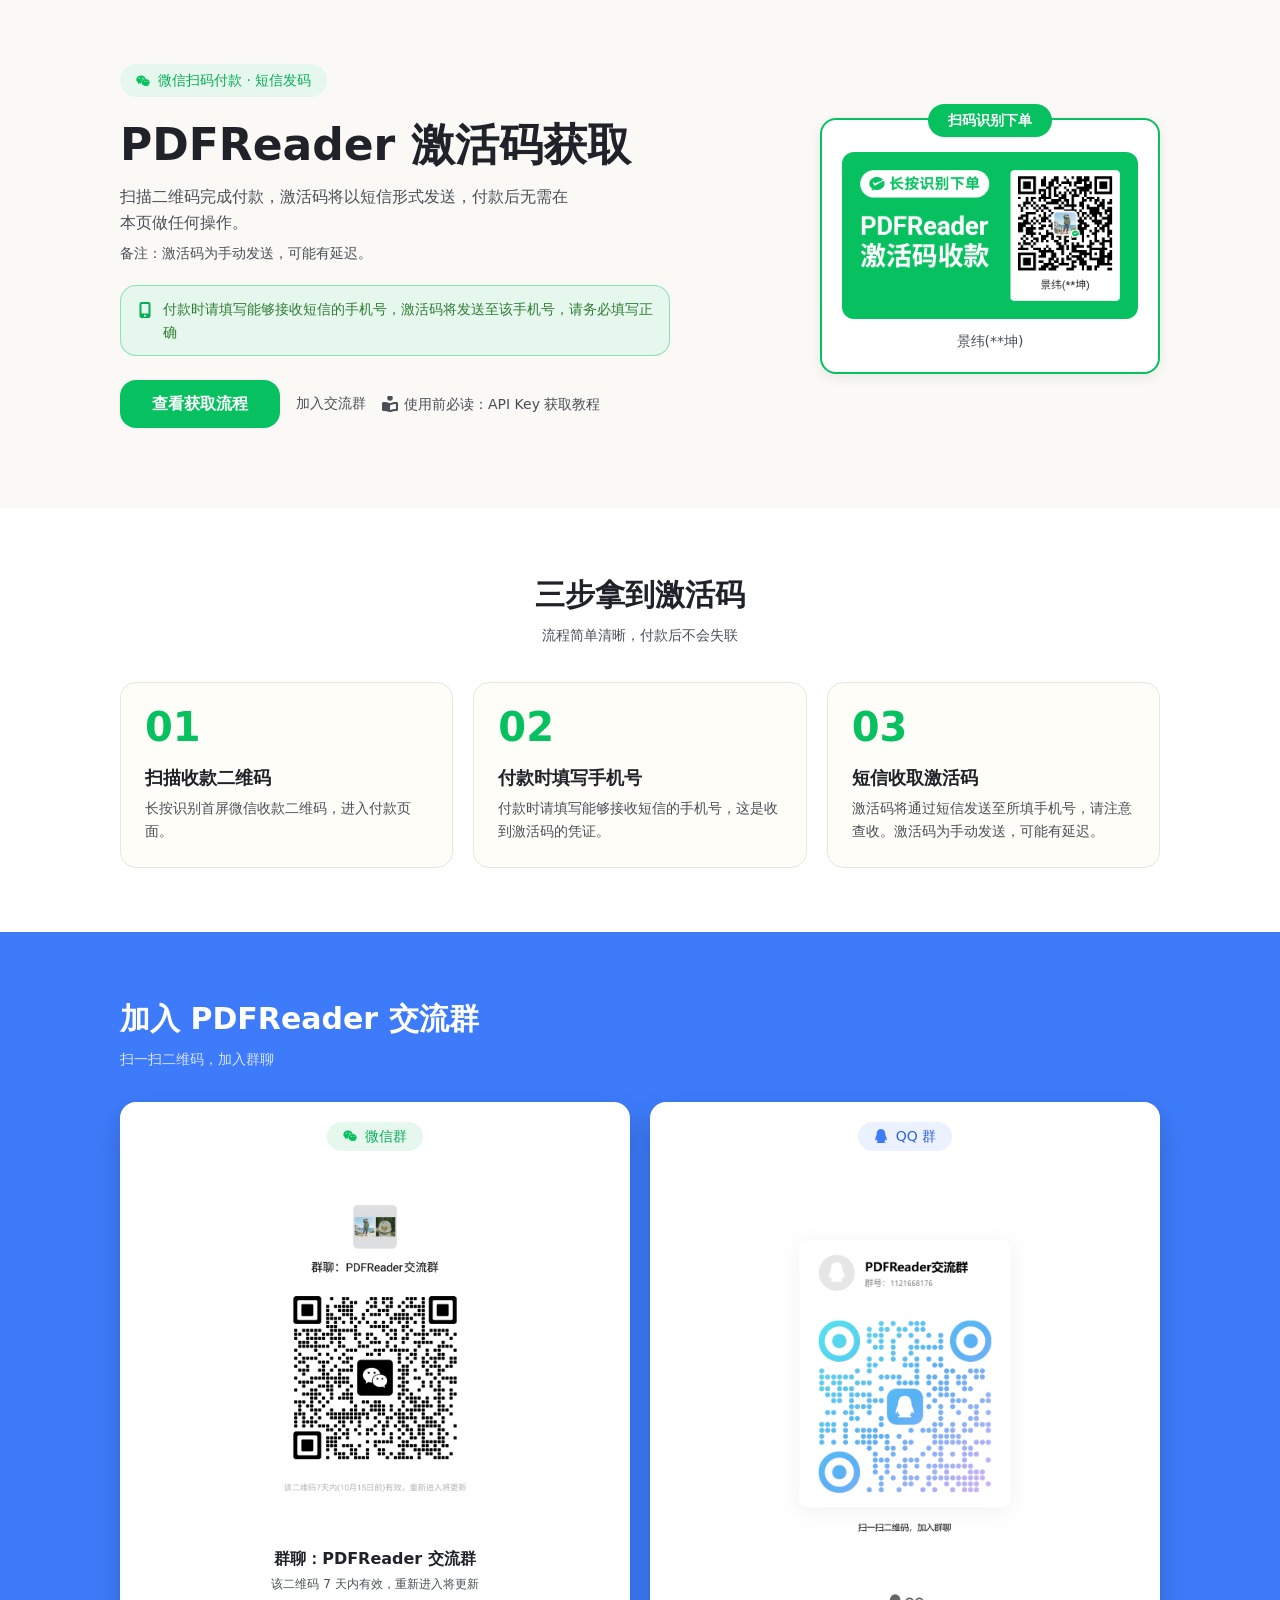
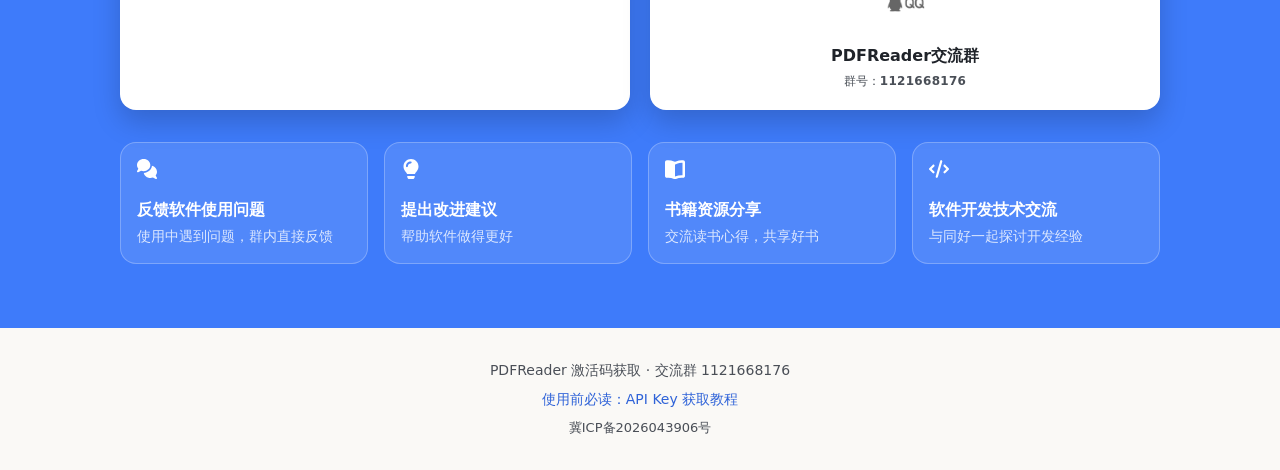
==== website/index.html @ 7d5ed0a1 "feat: 新增激活码获取页与使用教程静态站点 含微信扫码付款短信收码页、API Key 获取教程页及二维码/样式资源" ====
<!DOCTYPE html>
<html lang="zh-CN">
<head>
  <meta charset="UTF-8" />
  <meta name="viewport" content="width=device-width, initial-scale=1.0" />
  <title>PDFReader 激活码获取 - 扫码付款短信收码</title>
  <meta name="description" content="PDFReader 激活码获取页：扫描微信收款二维码完成付款，付款时填写能够接收短信的手机号，激活码将以短信发送，手动发送可能有延迟；扫码加入微信群或 QQ 交流群，反馈问题、分享书籍、交流技术。" />
  <meta name="keywords" content="PDFReader, 激活码, 获取, 交流群" />
  <meta name="robots" content="index, follow" />
  <meta property="og:title" content="PDFReader 激活码获取 - 扫码付款短信收码" />
  <meta property="og:description" content="PDFReader 激活码获取页：扫描微信收款二维码完成付款，付款时填写能够接收短信的手机号，激活码将以短信发送，手动发送可能有延迟；扫码加入微信群或 QQ 交流群，反馈问题、分享书籍、交流技术。" />
  <link rel="icon" href="data:image/svg+xml,%3Csvg xmlns='http://www.w3.org/2000/svg' viewBox='0 0 100 100'%3E%3Crect width='100' height='100' rx='22' fill='%2307c160'/%3E%3Ctext x='50' y='70' font-size='58' text-anchor='middle' fill='white' font-family='sans-serif' font-weight='bold'%3EP%3C/text%3E%3C/svg%3E" />
  <link rel="stylesheet" href="assets/style.css" />
</head>
<body>

  <main>
    <!-- Hero -->
    <section class="hero">
      <div class="container hero-grid">
        <div>
          <span class="badge">
            <svg class="icon" viewBox="0 0 576 512" aria-hidden="true"><path d="M385.2 167.6c6.4 0 12.6 .3 18.8 1.1-16.6-78.4-100.7-136.7-196.3-136.7-107.2 0-194.7 72.8-194.7 165.4 0 53.4 29.3 97.5 77.9 131.6l-19.3 58.6 68-34.1c24.4 4.8 43.8 9.7 68.2 9.7 6.2 0 12.1-.3 18.3-.8-4-12.9-6.2-26.6-6.2-40.8-.1-84.9 72.9-154 165.3-154zM280.7 114.7c14.5 0 24.2 9.7 24.2 24.4 0 14.5-9.7 24.2-24.2 24.2-14.8 0-29.3-9.7-29.3-24.2 .1-14.7 14.6-24.4 29.3-24.4zM144.3 163.3c-14.5 0-29.3-9.7-29.3-24.2 0-14.8 14.8-24.4 29.3-24.4 14.8 0 24.4 9.7 24.4 24.4 0 14.6-9.6 24.2-24.4 24.2zM563 319.4c0-77.9-77.9-141.3-165.4-141.3-92.7 0-165.4 63.4-165.4 141.3S305 460.7 397.6 460.7c19.3 0 38.9-5.1 58.6-9.9l53.4 29.3-14.8-48.6C534 402.1 563 363.2 563 319.4zM343.9 294.9c-9.7 0-19.3-9.7-19.3-19.6 0-9.7 9.7-19.3 19.3-19.3 14.8 0 24.4 9.7 24.4 19.3 0 10-9.7 19.6-24.4 19.6zm107.1 0c-9.7 0-19.3-9.7-19.3-19.6 0-9.7 9.7-19.3 19.3-19.3 14.5 0 24.4 9.7 24.4 19.3 .1 10-9.9 19.6-24.4 19.6z"/></svg>
            微信扫码付款 · 短信发码
          </span>
          <h1>PDFReader 激活码获取</h1>
          <p class="hero-sub">扫描二维码完成付款，激活码将以短信形式发送，付款后无需在本页做任何操作。</p>
          <p class="hero-note">备注：激活码为手动发送，可能有延迟。</p>

          <div class="tip-box">
            <svg class="icon" viewBox="0 0 384 512" aria-hidden="true"><path d="M16 64C16 28.7 44.7 0 80 0L304 0c35.3 0 64 28.7 64 64l0 384c0 35.3-28.7 64-64 64L80 512c-35.3 0-64-28.7-64-64L16 64zm64 0l0 304 224 0 0-304-224 0zM192 472c17.7 0 32-14.3 32-32s-14.3-32-32-32-32 14.3-32 32 14.3 32 32 32z"/></svg>
            <p>付款时请填写能够接收短信的手机号，激活码将发送至该手机号，请务必填写正确</p>
          </div>

          <div class="hero-actions">
            <a href="#steps" class="btn-primary">查看获取流程</a>
            <button type="button" class="link-plain" onclick="document.getElementById('community').scrollIntoView({behavior:'smooth'})">加入交流群</button>
            <a href="guide.html" class="link-ghost">
              <svg class="icon" viewBox="0 0 512 512" aria-hidden="true"><path d="M256 152a88 88 0 1 0 0-176 88 88 0 1 0 0 176zm0 298.7l0-149.3c16.3-6.8 32.9-13.7 49.7-20.7 39-16.2 80.8-24.6 123.1-24.6l19.2 0 0 160-19.2 0c-59.1 0-117.7 11.7-172.3 34.5l-.5 .2zM256 232l-25.1-10.5C184.1 202 133.9 192 83.2 192L48 192c-26.5 0-48 21.5-48 48L0 432c0 26.5 21.5 48 48 48l35.2 0c50.7 0 100.9 10 147.7 29.5l12.8 5.3c7.9 3.3 16.7 3.3 24.6 0l12.8-5.3c46.8-19.5 97-29.5 147.7-29.5l35.2 0c26.5 0 48-21.5 48-48l0-192c0-26.5-21.5-48-48-48l-35.2 0c-50.7 0-100.9 10-147.7 29.5L256 232z"/></svg>
              使用前必读：API Key 获取教程
            </a>
          </div>
        </div>

        <div class="qr-wrap">
          <div class="qr-card">
            <span class="qr-badge">扫码识别下单</span>
            <img src="assets/pay-qr.png" alt="PDFReader 激活码微信收款二维码" width="780" height="440" />
            <p class="qr-caption">景纬(**坤)</p>
          </div>
        </div>
      </div>
    </section>

    <!-- 步骤 -->
    <section id="steps" class="section steps">
      <div class="container">
        <div class="section-head">
          <h2>三步拿到激活码</h2>
          <p>流程简单清晰，付款后不会失联</p>
        </div>
        <div class="steps-grid">
          <div class="step-card">
            <span class="step-no">01</span>
            <h3>扫描收款二维码</h3>
            <p>长按识别首屏微信收款二维码，进入付款页面。</p>
          </div>
          <div class="step-card">
            <span class="step-no">02</span>
            <h3>付款时填写手机号</h3>
            <p>付款时请填写能够接收短信的手机号，这是收到激活码的凭证。</p>
          </div>
          <div class="step-card">
            <span class="step-no">03</span>
            <h3>短信收取激活码</h3>
            <p>激活码将通过短信发送至所填手机号，请注意查收。激活码为手动发送，可能有延迟。</p>
          </div>
        </div>
      </div>
    </section>

    <!-- 交流群 -->
    <section id="community" class="section community">
      <div class="container">
        <div class="section-head">
          <h2>加入 PDFReader 交流群</h2>
          <p>扫一扫二维码，加入群聊</p>
        </div>

        <div class="qr-grid">
          <div class="qr-group-card">
            <span class="group-tag group-tag--wechat">
              <svg class="icon" viewBox="0 0 576 512" aria-hidden="true"><path d="M385.2 167.6c6.4 0 12.6 .3 18.8 1.1-16.6-78.4-100.7-136.7-196.3-136.7-107.2 0-194.7 72.8-194.7 165.4 0 53.4 29.3 97.5 77.9 131.6l-19.3 58.6 68-34.1c24.4 4.8 43.8 9.7 68.2 9.7 6.2 0 12.1-.3 18.3-.8-4-12.9-6.2-26.6-6.2-40.8-.1-84.9 72.9-154 165.3-154zM280.7 114.7c14.5 0 24.2 9.7 24.2 24.4 0 14.5-9.7 24.2-24.2 24.2-14.8 0-29.3-9.7-29.3-24.2 .1-14.7 14.6-24.4 29.3-24.4zM144.3 163.3c-14.5 0-29.3-9.7-29.3-24.2 0-14.8 14.8-24.4 29.3-24.4 14.8 0 24.4 9.7 24.4 24.4 0 14.6-9.6 24.2-24.4 24.2zM563 319.4c0-77.9-77.9-141.3-165.4-141.3-92.7 0-165.4 63.4-165.4 141.3S305 460.7 397.6 460.7c19.3 0 38.9-5.1 58.6-9.9l53.4 29.3-14.8-48.6C534 402.1 563 363.2 563 319.4zM343.9 294.9c-9.7 0-19.3-9.7-19.3-19.6 0-9.7 9.7-19.3 19.3-19.3 14.8 0 24.4 9.7 24.4 19.3 0 10-9.7 19.6-24.4 19.6zm107.1 0c-9.7 0-19.3-9.7-19.3-19.6 0-9.7 9.7-19.3 19.3-19.3 14.5 0 24.4 9.7 24.4 19.3 .1 10-9.9 19.6-24.4 19.6z"/></svg>
              微信群
            </span>
            <img src="assets/wechat-qr.png" alt="PDFReader交流群微信群二维码" width="1376" height="1928" loading="lazy" />
            <h3>群聊：PDFReader 交流群</h3>
            <p class="hint">该二维码 7 天内有效，重新进入将更新</p>
          </div>

          <div class="qr-group-card">
            <span class="group-tag group-tag--qq">
              <svg class="icon" viewBox="0 0 448 512" aria-hidden="true"><path d="M434.1 420.4c-11.5 1.4-44.9-52.7-44.9-52.7 0 31.3-16.1 72.2-51 101.8 16.8 5.2 54.8 19.2 45.8 34.4-7.3 12.3-125.5 7.9-159.6 4-34.1 3.8-152.3 8.3-159.6-4-9-15.2 28.9-29.2 45.8-34.4-34.9-29.5-51.1-70.4-51.1-101.8 0 0-33.3 54.1-44.9 52.7-5.4-.6-12.4-29.6 9.3-99.7 10.3-33 22-60.5 40.1-105.8-3.1-116.9 45.2-215 160.3-215 113.7 0 163.2 96.1 160.3 215 18.1 45.2 29.9 72.9 40.1 105.8 21.8 70.1 14.7 99.1 9.3 99.7z"/></svg>
              QQ 群
            </span>
            <img src="assets/qq-qr.png" alt="PDFReader交流群QQ群二维码" width="1284" height="2280" loading="lazy" />
            <h3>PDFReader交流群</h3>
            <p class="hint">群号：<strong>1121668176</strong></p>
          </div>
        </div>

        <div class="benefits-grid">
          <div class="benefit-card">
            <svg class="icon" viewBox="0 0 576 512" aria-hidden="true"><path d="M384 144c0 97.2-86 176-192 176-26.7 0-52.1-5-75.2-14L35.2 349.2c-9.3 4.9-20.7 3.2-28.2-4.2s-9.2-18.9-4.2-28.2l35.6-67.2C14.3 220.2 0 183.6 0 144 0 46.8 86-32 192-32S384 46.8 384 144zm0 368c-94.1 0-172.4-62.1-188.8-144 120-1.5 224.3-86.9 235.8-202.7 83.3 19.2 145 88.3 145 170.7 0 39.6-14.3 76.2-38.4 105.6l35.6 67.2c4.9 9.3 3.2 20.7-4.2 28.2s-18.9 9.2-28.2 4.2L459.2 498c-23.1 9-48.5 14-75.2 14z"/></svg>
            <h3>反馈软件使用问题</h3>
            <p>使用中遇到问题，群内直接反馈</p>
          </div>
          <div class="benefit-card">
            <svg class="icon" viewBox="0 0 384 512" aria-hidden="true"><path d="M292.9 384c7.3-22.3 21.9-42.5 38.4-59.9 32.7-34.4 52.7-80.9 52.7-132.1 0-106-86-192-192-192S0 86 0 192c0 51.2 20 97.7 52.7 132.1 16.5 17.4 31.2 37.6 38.4 59.9l201.7 0zM288 432l-192 0 0 16c0 44.2 35.8 80 80 80l32 0c44.2 0 80-35.8 80-80l0-16zM184 112c-39.8 0-72 32.2-72 72 0 13.3-10.7 24-24 24s-24-10.7-24-24c0-66.3 53.7-120 120-120 13.3 0 24 10.7 24 24s-10.7 24-24 24z"/></svg>
            <h3>提出改进建议</h3>
            <p>帮助软件做得更好</p>
          </div>
          <div class="benefit-card">
            <svg class="icon" viewBox="0 0 512 512" aria-hidden="true"><path d="M256 141.3l0 309.3 .5-.2C311.1 427.7 369.7 416 428.8 416l19.2 0 0-320-19.2 0c-42.2 0-84.1 8.4-123.1 24.6-16.8 7-33.4 13.9-49.7 20.7zM230.9 61.5L256 72 281.1 61.5C327.9 42 378.1 32 428.8 32L464 32c26.5 0 48 21.5 48 48l0 352c0 26.5-21.5 48-48 48l-35.2 0c-50.7 0-100.9 10-147.7 29.5l-12.8 5.3c-7.9 3.3-16.7 3.3-24.6 0l-12.8-5.3C184.1 490 133.9 480 83.2 480L48 480c-26.5 0-48-21.5-48-48L0 80C0 53.5 21.5 32 48 32l35.2 0c50.7 0 100.9 10 147.7 29.5z"/></svg>
            <h3>书籍资源分享</h3>
            <p>交流读书心得，共享好书</p>
          </div>
          <div class="benefit-card">
            <svg class="icon" viewBox="0 0 576 512" aria-hidden="true"><path d="M360.8 1.2c-17-4.9-34.7 5-39.6 22l-128 448c-4.9 17 5 34.7 22 39.6s34.7-5 39.6-22l128-448c4.9-17-5-34.7-22-39.6zm64.6 136.1c-12.5 12.5-12.5 32.8 0 45.3l73.4 73.4-73.4 73.4c-12.5 12.5-12.5 32.8 0 45.3s32.8 12.5 45.3 0l96-96c12.5-12.5 12.5-32.8 0-45.3l-96-96c-12.5-12.5-32.8-12.5-45.3 0zm-274.7 0c-12.5-12.5-32.8-12.5-45.3 0l-96 96c-12.5 12.5-12.5 32.8 0 45.3l96 96c12.5 12.5 32.8 12.5 45.3 0s12.5-32.8 0-45.3L77.3 256 150.6 182.6c12.5-12.5 12.5-32.8 0-45.3z"/></svg>
            <h3>软件开发技术交流</h3>
            <p>与同好一起探讨开发经验</p>
          </div>
        </div>
      </div>
    </section>
  </main>

  <footer class="site-footer">
    <p>PDFReader 激活码获取 · 交流群 1121668176</p>
    <p class="footer-link">
      <a href="guide.html">使用前必读：API Key 获取教程</a>
    </p>
    <p class="footer-beian">
      <a href="https://beian.miit.gov.cn/" target="_blank" rel="noopener noreferrer">冀ICP备2026043906号</a>
    </p>
  </footer>

</body>
</html>
---- website/assets/style.css ----
/* ==========================================================================
   PDFReader 激活码获取 · 静态站样式
   复刻自线上站点（Tailwind 值已固化为 CSS 变量）
   ========================================================================== */

:root {
  --pay: #07c160;            /* 微信绿 */
  --pay-dark: #06ad56;
  --pay-tint: #e6f7ee;
  --ink: #1f2329;
  --ink-soft: #4a4f57;
  --canvas: #faf9f6;
  --paper: #fffdf8;
  --line: #e8e6e0;
  --community: #3e7bfa;      /* 蓝色 */
  --community-dark: #2f63d8;
  --trust: #2e7d32;
  --danger: #d93025;

  --radius-card: 16px;
  --radius-ticket: 12px;

  --shadow-soft: 0 4px 12px rgba(31, 35, 41, 0.08);
  --shadow-lift: 0 10px 24px rgba(31, 35, 41, 0.08);
  --shadow-pay: 0 12px 28px rgba(7, 193, 96, 0.18);
  --shadow-white: 0 12px 28px rgba(0, 0, 0, 0.18);

  --font-sans: ui-sans-serif, system-ui, -apple-system, "Segoe UI", Roboto,
    "Helvetica Neue", Arial, "PingFang SC", "Hiragino Sans GB",
    "Microsoft YaHei", sans-serif;
}

* {
  box-sizing: border-box;
}

html {
  -webkit-text-size-adjust: 100%;
  scroll-behavior: smooth;
}

body {
  margin: 0;
  font-family: var(--font-sans);
  line-height: 1.5;
  background-color: var(--canvas);
  color: var(--ink);
  -webkit-font-smoothing: antialiased;
}

img {
  max-width: 100%;
  height: auto;
  display: block;
}

a {
  color: inherit;
  text-decoration: none;
}

/* 图标 */
.icon {
  width: 1em;
  height: 1em;
  fill: currentColor;
  flex-shrink: 0;
}

/* --------------------------------------------------------------------------
   布局
   -------------------------------------------------------------------------- */
.container {
  max-width: 1080px;
  margin: 0 auto;
  padding: 0 20px;
}

.container-narrow {
  max-width: 820px;
  margin: 0 auto;
  padding: 0 20px;
}

.section {
  padding: 48px 0;
}

/* --------------------------------------------------------------------------
   首页 Hero
   -------------------------------------------------------------------------- */
.hero {
  padding-top: 48px;
  padding-bottom: 56px;
}

.hero-grid {
  display: grid;
  gap: 40px;
  align-items: center;
}

.badge {
  display: inline-flex;
  align-items: center;
  gap: 8px;
  border-radius: 9999px;
  background-color: var(--pay-tint);
  padding: 6px 16px;
  font-size: 14px;
  font-weight: 500;
  color: var(--pay-dark);
}

.badge .icon {
  color: var(--pay);
}

.hero h1 {
  margin: 20px 0 0;
  font-size: 32px;
  line-height: 1.25;
  font-weight: 700;
  color: var(--ink);
}

.hero-sub {
  margin: 12px 0 0;
  max-width: 448px;
  font-size: 16px;
  line-height: 1.625;
  color: var(--ink-soft);
}

.hero-note {
  margin: 6px 0 0;
  max-width: 448px;
  font-size: 14px;
  line-height: 1.625;
  color: var(--ink-soft);
}

.tip-box {
  display: flex;
  align-items: flex-start;
  gap: 10px;
  margin-top: 20px;
  border-radius: var(--radius-card);
  border: 1px solid rgba(7, 193, 96, 0.4);
  background-color: var(--pay-tint);
  padding: 12px 16px;
}

.tip-box .icon {
  margin-top: 4px;
  color: var(--pay-dark);
}

.tip-box p {
  margin: 0;
  font-size: 14px;
  line-height: 1.625;
  font-weight: 500;
  color: var(--trust);
}

.hero-actions {
  display: flex;
  flex-wrap: wrap;
  align-items: center;
  gap: 16px;
  margin-top: 24px;
}

.btn-primary {
  display: inline-flex;
  align-items: center;
  height: 48px;
  border-radius: var(--radius-card);
  background-color: var(--pay);
  padding: 0 32px;
  font-size: 16px;
  font-weight: 600;
  color: #fff;
  transition: transform 0.2s ease-out, background-color 0.2s ease-out;
}

.btn-primary:hover {
  transform: scale(1.03);
  background-color: var(--pay-dark);
}

.btn-primary:active {
  transform: scale(0.98);
}

.link-plain {
  font-size: 14px;
  font-weight: 500;
  color: var(--ink-soft);
  text-underline-offset: 4px;
  transition: color 0.2s;
}

.link-plain:hover {
  color: var(--community);
  text-decoration: underline;
}

.link-ghost {
  display: inline-flex;
  align-items: center;
  gap: 6px;
  font-size: 14px;
  font-weight: 500;
  color: var(--ink-soft);
  text-underline-offset: 4px;
  transition: color 0.2s;
}

.link-ghost:hover {
  color: var(--pay-dark);
  text-decoration: underline;
}

.link-ghost .icon {
  font-size: 16px;
}

button.link-plain {
  background: none;
  border: none;
  cursor: pointer;
  font-family: inherit;
  padding: 0;
}

/* 右侧二维码卡片 */
.qr-wrap {
  display: flex;
  justify-content: center;
}

.qr-card {
  position: relative;
  width: 100%;
  max-width: 340px;
  border-radius: var(--radius-card);
  border: 2px solid var(--pay);
  background-color: #fff;
  padding: 20px;
  box-shadow: var(--shadow-soft);
  transition: transform 0.3s, box-shadow 0.3s;
}

.qr-card:hover {
  transform: translateY(-4px);
  box-shadow: var(--shadow-pay);
}

.qr-badge {
  position: absolute;
  top: -16px;
  left: 50%;
  transform: translateX(-50%);
  white-space: nowrap;
  border-radius: 9999px;
  background-color: var(--pay);
  padding: 6px 20px;
  font-size: 14px;
  font-weight: 600;
  color: #fff;
  box-shadow: 0 1px 2px rgba(0, 0, 0, 0.05);
}

.qr-card img {
  margin-top: 12px;
  width: 100%;
  border-radius: var(--radius-ticket);
}

.qr-caption {
  margin: 12px 0 0;
  text-align: center;
  font-size: 14px;
  color: var(--ink-soft);
}

/* --------------------------------------------------------------------------
   步骤区
   -------------------------------------------------------------------------- */
.steps {
  background-color: #fff;
}

.steps .section-head {
  text-align: center;
}

.section-head h2 {
  margin: 0;
  font-size: 24px;
  font-weight: 700;
  color: var(--ink);
}

.section-head p {
  margin: 8px 0 0;
  font-size: 14px;
  color: var(--ink-soft);
}

.steps-grid {
  display: grid;
  gap: 20px;
  margin-top: 36px;
}

.step-card {
  border-radius: var(--radius-card);
  border: 1px solid var(--line);
  background-color: var(--paper);
  padding: 24px;
  transition: transform 0.3s, box-shadow 0.3s;
}

.step-card:hover {
  transform: translateY(-4px);
  box-shadow: var(--shadow-lift);
}

.step-no {
  font-size: 40px;
  font-weight: 700;
  line-height: 1;
  color: var(--pay);
}

.step-card h3 {
  margin: 16px 0 0;
  font-size: 18px;
  font-weight: 600;
  color: var(--ink);
}

.step-card p {
  margin: 6px 0 0;
  font-size: 14px;
  line-height: 1.625;
  color: var(--ink-soft);
}

/* --------------------------------------------------------------------------
   交流群区
   -------------------------------------------------------------------------- */
.community {
  background-color: var(--community);
}

.community .section-head h2 {
  color: #fff;
}

.community .section-head p {
  color: rgba(255, 255, 255, 0.8);
}

.qr-grid {
  display: grid;
  gap: 20px;
  margin-top: 32px;
}

.qr-group-card {
  border-radius: var(--radius-card);
  background-color: #fff;
  padding: 20px;
  text-align: center;
  box-shadow: var(--shadow-white);
  transition: transform 0.3s;
}

.qr-group-card:hover {
  transform: scale(1.02);
}

.group-tag {
  display: inline-flex;
  align-items: center;
  gap: 8px;
  border-radius: 9999px;
  padding: 4px 16px;
  font-size: 14px;
  font-weight: 500;
}

.group-tag--wechat {
  background-color: var(--pay-tint);
  color: var(--pay-dark);
}

.group-tag--wechat .icon {
  color: var(--pay);
}

.group-tag--qq {
  background-color: rgba(62, 123, 250, 0.1);
  color: var(--community-dark);
}

.group-tag--qq .icon {
  color: var(--community);
}

.qr-group-card img {
  margin: 16px auto 0;
  width: 100%;
  max-width: 260px;
  border-radius: var(--radius-ticket);
}

.qr-group-card h3 {
  margin: 16px 0 0;
  font-size: 16px;
  font-weight: 600;
  color: var(--ink);
}

.qr-group-card .hint {
  margin: 4px 0 0;
  font-size: 12px;
  color: var(--ink-soft);
}

.qr-group-card .hint strong {
  font-weight: 600;
  letter-spacing: 0.025em;
}

.benefits-grid {
  display: grid;
  gap: 16px;
  margin-top: 32px;
}

.benefit-card {
  border-radius: var(--radius-card);
  border: 1px solid rgba(255, 255, 255, 0.25);
  background-color: rgba(255, 255, 255, 0.1);
  padding: 16px;
  transition: background-color 0.3s;
}

.benefit-card:hover {
  background-color: rgba(255, 255, 255, 0.15);
}

.benefit-card .icon {
  font-size: 20px;
  color: #fff;
}

.benefit-card h3 {
  margin: 12px 0 0;
  font-size: 16px;
  font-weight: 600;
  color: #fff;
}

.benefit-card p {
  margin: 4px 0 0;
  font-size: 14px;
  color: rgba(255, 255, 255, 0.8);
}

/* --------------------------------------------------------------------------
   页脚
   -------------------------------------------------------------------------- */
.site-footer {
  background-color: var(--canvas);
  padding: 32px 0;
}

.site-footer p {
  margin: 0;
  text-align: center;
  font-size: 14px;
  color: var(--ink-soft);
}

.site-footer .footer-link {
  margin-top: 8px;
  text-align: center;
  font-size: 14px;
}

.site-footer .footer-link a {
  color: var(--community-dark);
  text-underline-offset: 4px;
}

.site-footer .footer-link a:hover {
  text-decoration: underline;
}

.site-footer .footer-beian {
  margin-top: 8px;
  text-align: center;
  font-size: 13px;
}

.site-footer .footer-beian a {
  color: var(--ink-soft);
}

.site-footer .footer-beian a:hover {
  color: var(--community-dark);
}

/* --------------------------------------------------------------------------
   Guide 页
   -------------------------------------------------------------------------- */
.guide {
  padding: 48px 0;
}

.back-link {
  display: inline-flex;
  align-items: center;
  gap: 8px;
  font-size: 14px;
  font-weight: 500;
  color: var(--ink-soft);
  transition: color 0.2s;
}

.back-link:hover {
  color: var(--pay-dark);
}

.guide-head {
  display: flex;
  align-items: center;
  gap: 12px;
  margin-top: 24px;
}

.guide-head .head-icon {
  display: flex;
  width: 44px;
  height: 44px;
  align-items: center;
  justify-content: center;
  border-radius: var(--radius-card);
  background-color: var(--pay-tint);
  color: var(--pay-dark);
}

.guide-head .head-icon .icon {
  font-size: 18px;
}

.guide-head h1 {
  margin: 0;
  font-size: 26px;
  font-weight: 700;
  color: var(--ink);
}

.guide-head .sub {
  margin: 4px 0 0;
  font-size: 14px;
  color: var(--ink-soft);
}

.guide-intro {
  display: flex;
  align-items: flex-start;
  gap: 10px;
  margin-top: 24px;
  border-radius: var(--radius-card);
  border: 1px solid rgba(7, 193, 96, 0.4);
  background-color: var(--pay-tint);
  padding: 12px 16px;
}

.guide-intro .icon {
  margin-top: 2px;
  color: var(--pay-dark);
}

.guide-intro p {
  margin: 0;
  font-size: 14px;
  line-height: 1.625;
  font-weight: 500;
  color: var(--trust);
}

.guide-section {
  margin-top: 48px;
  scroll-margin-top: 24px;
}

.guide-section h2 {
  margin: 0;
  font-size: 20px;
  font-weight: 700;
  color: var(--ink);
}

.guide-section > p {
  margin: 8px 0 0;
  font-size: 14px;
  line-height: 1.625;
  color: var(--ink-soft);
}

/* 配置表格 */
.config-table {
  margin-top: 20px;
  overflow: hidden;
  border-radius: var(--radius-card);
  border: 1px solid var(--line);
  background-color: #fff;
}

.config-row {
  padding: 20px;
}

.config-row + .config-row {
  border-top: 1px solid var(--line);
}

.config-row .row-main {
  display: flex;
  flex-wrap: wrap;
  align-items: baseline;
  column-gap: 12px;
  row-gap: 4px;
}

.config-row .label {
  font-size: 14px;
  font-weight: 600;
  color: var(--pay-dark);
}

.config-row .value {
  font-size: 14px;
  font-weight: 500;
  color: var(--ink);
  word-break: break-all;
}

.config-row .note {
  margin: 4px 0 0;
  font-size: 12px;
  line-height: 1.625;
  color: var(--ink-soft);
}

/* 步骤列表 */
.guide-steps {
  margin-top: 24px;
  padding: 0;
  list-style: none;
}

.guide-steps li {
  display: flex;
  gap: 16px;
  border-radius: var(--radius-card);
  border: 1px solid var(--line);
  background-color: var(--paper);
  padding: 20px;
  transition: transform 0.3s, box-shadow 0.3s;
}

.guide-steps li + li {
  margin-top: 16px;
}

.guide-steps li:hover {
  transform: translateY(-2px);
  box-shadow: 0 8px 20px rgba(31, 35, 41, 0.08);
}

.guide-steps .step-badge {
  display: flex;
  width: 36px;
  height: 36px;
  flex-shrink: 0;
  align-items: center;
  justify-content: center;
  border-radius: 9999px;
  background-color: var(--pay);
  font-size: 16px;
  font-weight: 700;
  color: #fff;
}

.guide-steps h3 {
  margin: 0;
  font-size: 16px;
  font-weight: 600;
  color: var(--ink);
}

.guide-steps h3 a {
  margin-left: 8px;
  display: inline-flex;
  align-items: center;
  gap: 4px;
  font-size: 14px;
  font-weight: 500;
  color: var(--community-dark);
  text-underline-offset: 4px;
}

.guide-steps h3 a:hover {
  text-decoration: underline;
}

.guide-steps h3 a .icon {
  font-size: 12px;
}

.guide-steps p {
  margin: 4px 0 0;
  font-size: 14px;
  line-height: 1.625;
  color: var(--ink-soft);
}

.warning-box {
  display: flex;
  align-items: flex-start;
  gap: 10px;
  margin-top: 20px;
  border-radius: var(--radius-card);
  border: 1px solid rgba(217, 48, 37, 0.4);
  background-color: rgba(217, 48, 37, 0.05);
  padding: 12px 16px;
}

.warning-box .icon {
  margin-top: 2px;
  color: var(--danger);
}

.warning-box p {
  margin: 0;
  font-size: 14px;
  line-height: 1.625;
  font-weight: 500;
  color: var(--danger);
}

/* 目录 */
.toc {
  margin-top: 48px;
  border-radius: var(--radius-card);
  border: 1px solid var(--line);
  background-color: #fff;
  padding: 20px;
}

.toc h2 {
  margin: 0;
  font-size: 14px;
  font-weight: 600;
  color: var(--ink);
}

.toc ul {
  margin: 12px 0 0;
  padding: 0;
  list-style: none;
  font-size: 14px;
}

.toc li + li {
  margin-top: 8px;
}

.toc a {
  color: var(--community-dark);
  text-underline-offset: 4px;
}

.toc a:hover {
  text-decoration: underline;
}

/* --------------------------------------------------------------------------
   响应式
   -------------------------------------------------------------------------- */
@media (min-width: 640px) {
  .qr-grid {
    grid-template-columns: repeat(2, 1fr);
  }

  .benefits-grid {
    grid-template-columns: repeat(2, 1fr);
  }
}

@media (min-width: 768px) {
  .hero {
    padding-top: 64px;
    padding-bottom: 80px;
  }

  .hero h1 {
    font-size: 44px;
  }

  .hero-grid {
    grid-template-columns: 55fr 45fr;
  }

  .qr-wrap {
    justify-content: flex-end;
  }

  .section {
    padding: 64px 0;
  }

  .steps-grid {
    grid-template-columns: repeat(3, 1fr);
  }

  .section-head h2 {
    font-size: 30px;
  }

  .guide {
    padding: 64px 0;
  }

  .guide-head h1 {
    font-size: 34px;
  }

  .guide-section h2 {
    font-size: 24px;
  }
}

@media (min-width: 1024px) {
  .benefits-grid {
    grid-template-columns: repeat(4, 1fr);
  }
}
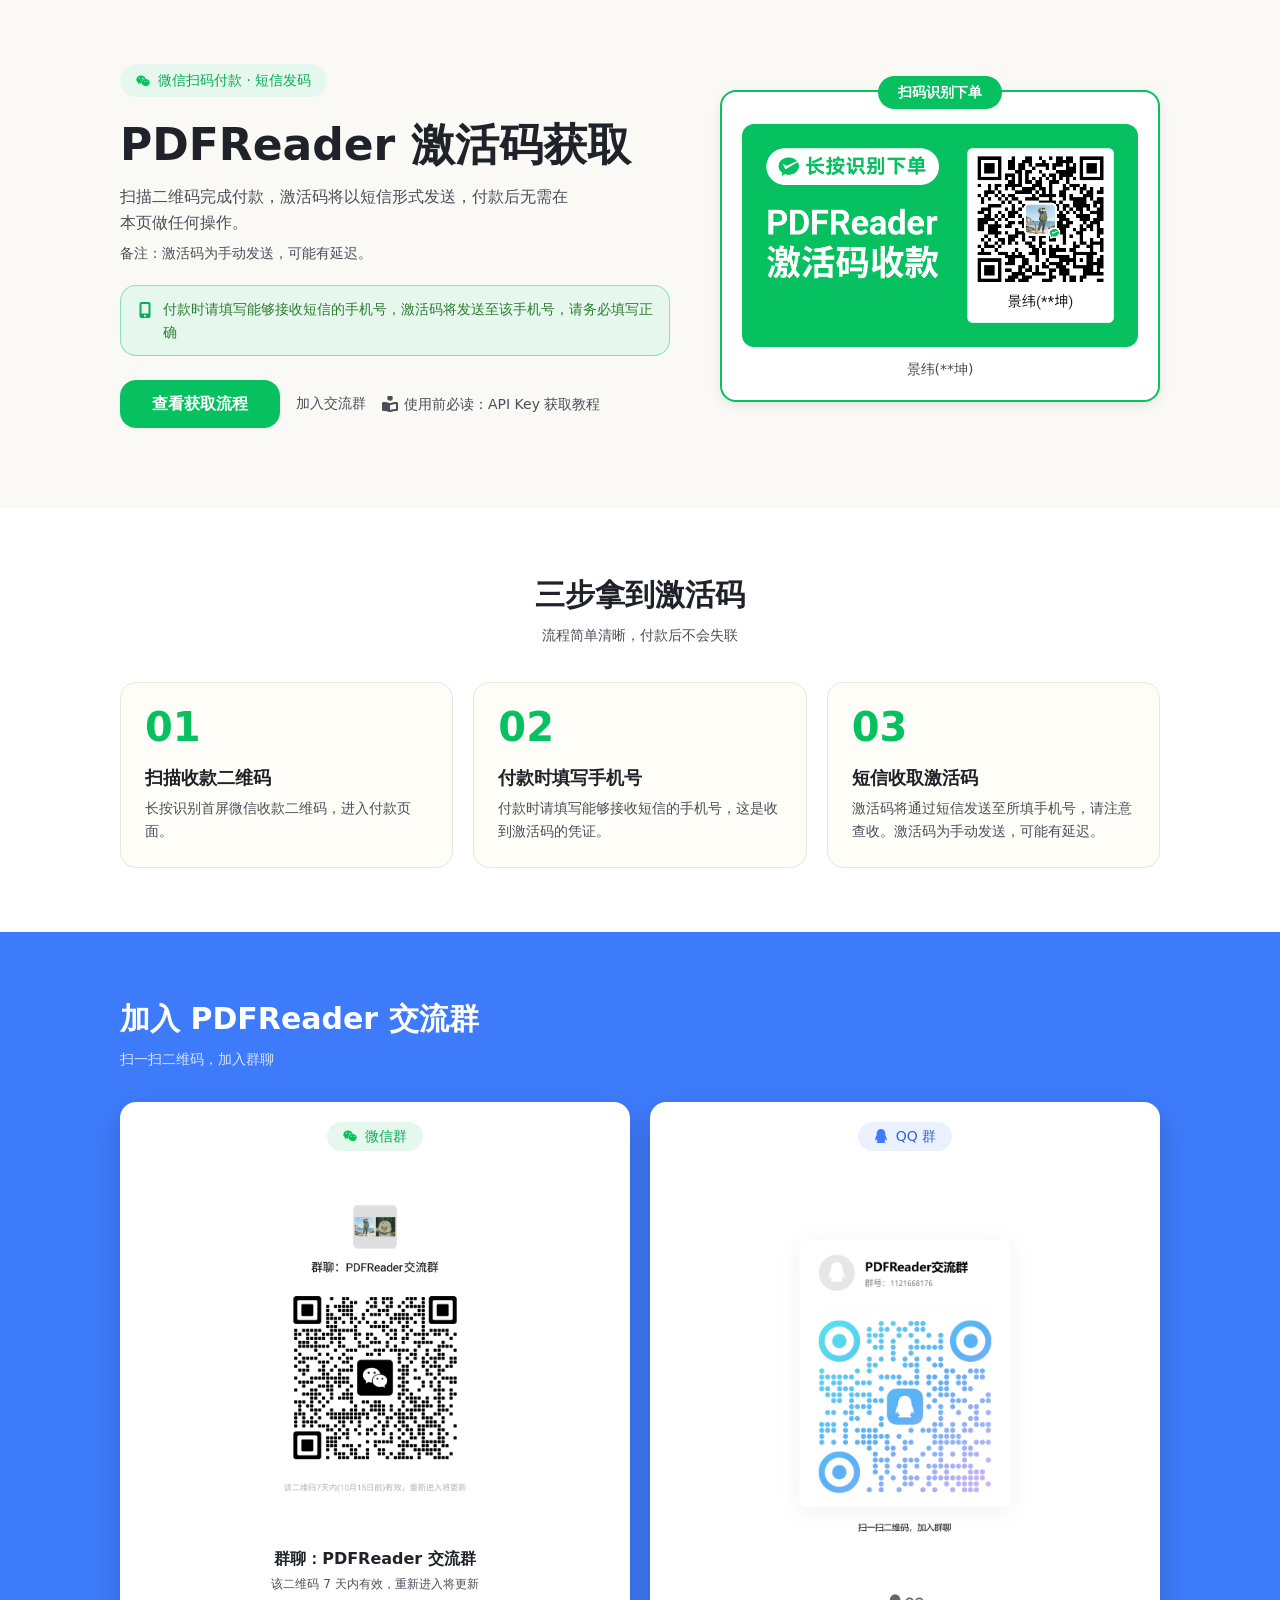
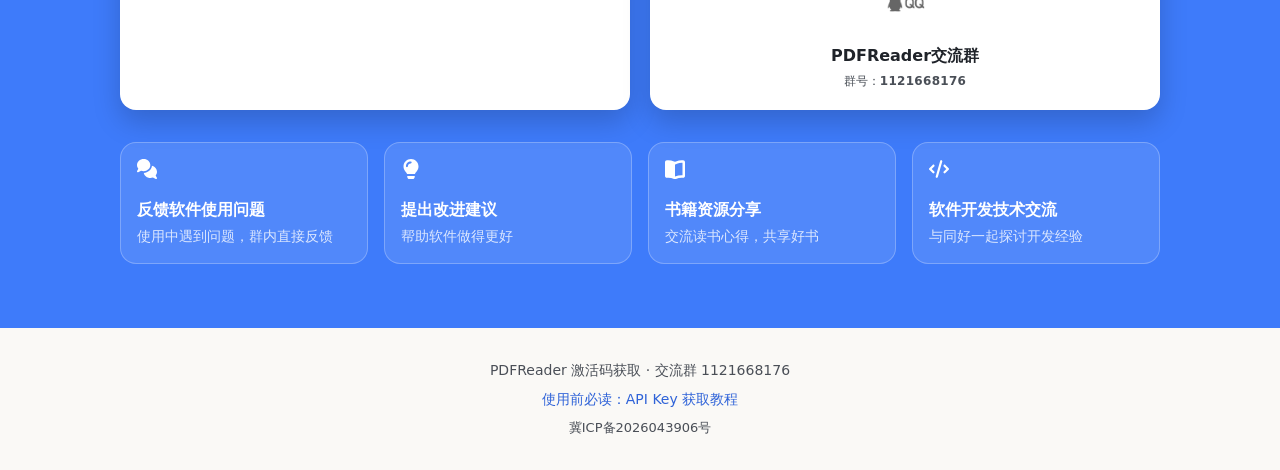
==== commit e3420c94: "feat: 试用额度服务 + 6位识别号充值 + 后台额度管理 - 新增额度服务 server/quota（FastAPI，复用 postgres）：register/consume/status/ " ====
--- a/website/index.html
+++ b/website/index.html
@@ -10,7 +10,7 @@
   <meta property="og:title" content="PDFReader 激活码获取 - 扫码付款短信收码" />
   <meta property="og:description" content="PDFReader 激活码获取页：扫描微信收款二维码完成付款，付款时填写能够接收短信的手机号，激活码将以短信发送，手动发送可能有延迟；扫码加入微信群或 QQ 交流群，反馈问题、分享书籍、交流技术。" />
   <link rel="icon" href="data:image/svg+xml,%3Csvg xmlns='http://www.w3.org/2000/svg' viewBox='0 0 100 100'%3E%3Crect width='100' height='100' rx='22' fill='%2307c160'/%3E%3Ctext x='50' y='70' font-size='58' text-anchor='middle' fill='white' font-family='sans-serif' font-weight='bold'%3EP%3C/text%3E%3C/svg%3E" />
-  <link rel="stylesheet" href="assets/style.css" />
+  <link rel="stylesheet" href="assets/style.css?v=2" />
 </head>
 <body>
 
--- a/website/assets/style.css
+++ b/website/assets/style.css
@@ -244,7 +244,7 @@
 .qr-card {
   position: relative;
   width: 100%;
-  max-width: 340px;
+  max-width: 440px;
   border-radius: var(--radius-card);
   border: 2px solid var(--pay);
   background-color: #fff;
@@ -277,6 +277,12 @@
   margin-top: 12px;
   width: 100%;
   border-radius: var(--radius-ticket);
+  cursor: zoom-in;
+  transition: transform 0.3s ease;
+}
+
+.qr-card img:hover {
+  transform: scale(1.6);
 }
 
 .qr-caption {
